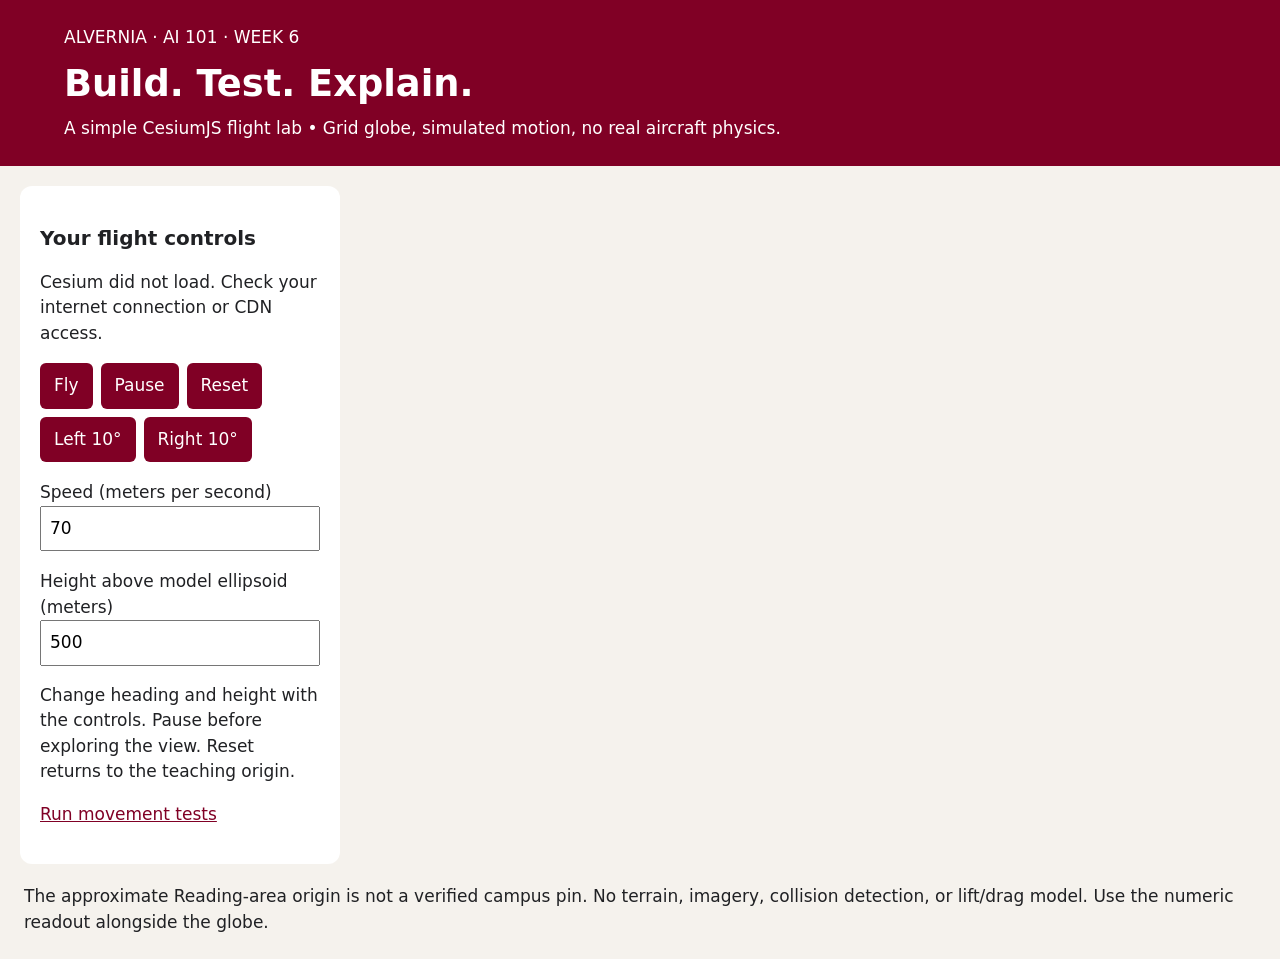
==== index.html @ a133fc0e "Add files via upload" ====
<!doctype html><html lang="en"><head><meta charset="utf-8"><meta name="viewport" content="width=device-width,initial-scale=1"><title>AI 101 • Flight Lab</title>
<link rel="stylesheet" href="https://cesium.com/downloads/cesiumjs/releases/1.145/Build/Cesium/Widgets/widgets.css"><link rel="stylesheet" href="style.css"></head><body>
<header><p>ALVERNIA · AI 101 · WEEK 6</p><h1>Build. Test. Explain.</h1><p>A simple CesiumJS flight lab • Grid globe, simulated motion, no real aircraft physics.</p></header>
<main><section aria-label="Flight controls"><h2>Your flight controls</h2><p id="message" role="status">Loading Cesium…</p>
<div class="buttons"><button id="fly">Fly</button><button id="pause">Pause</button><button id="reset">Reset</button><button id="left">Left 10°</button><button id="right">Right 10°</button></div>
<label for="speed">Speed (meters per second)</label><input id="speed" type="number" min="0" max="250" step="10" value="70">
<label for="height">Height above model ellipsoid (meters)</label><input id="height" type="number" min="50" max="5000" step="50" value="500">
<p id="readout"></p><p>Change heading and height with the controls. Pause before exploring the view. Reset returns to the teaching origin.</p><p><a href="tests.html">Run movement tests</a></p></section>
<div id="globe" aria-label="Interactive 3D globe showing a simulated moving marker"></div></main>
<footer>The approximate Reading-area origin is not a verified campus pin. No terrain, imagery, collision detection, or lift/drag model. Use the numeric readout alongside the globe.</footer>
<script src="https://cesium.com/downloads/cesiumjs/releases/1.145/Build/Cesium/Cesium.js"></script><script src="flight-core.js"></script><script src="app.js"></script></body></html>
---- style.css ----
*{box-sizing:border-box}body{margin:0;background:#f5f2ed;color:#202124;font:17px/1.5 system-ui,sans-serif}header{background:#800025;color:white;padding:20px 5%}header p{margin:5px 0}h1{margin:4px 0;font-size:2.3rem}h2{font-size:1.25rem}main{display:grid;grid-template-columns:320px 1fr;gap:16px;padding:20px}section{background:white;border-radius:12px;padding:20px}#globe{height:65vh;min-height:440px;border-radius:12px;overflow:hidden}.buttons{display:flex;flex-wrap:wrap;gap:8px}button{font:inherit;padding:10px 14px;background:#800025;color:white;border:0;border-radius:6px;cursor:pointer}button:focus-visible,input:focus-visible,a:focus-visible{outline:3px solid #b57b00;outline-offset:3px}label{display:block;margin-top:18px}input{font:inherit;padding:8px;width:100%}#readout{font-variant-numeric:tabular-nums}a{color:#800025}footer{padding:0 24px 24px}@media(max-width:800px){main{grid-template-columns:1fr}#globe{height:55vh}}
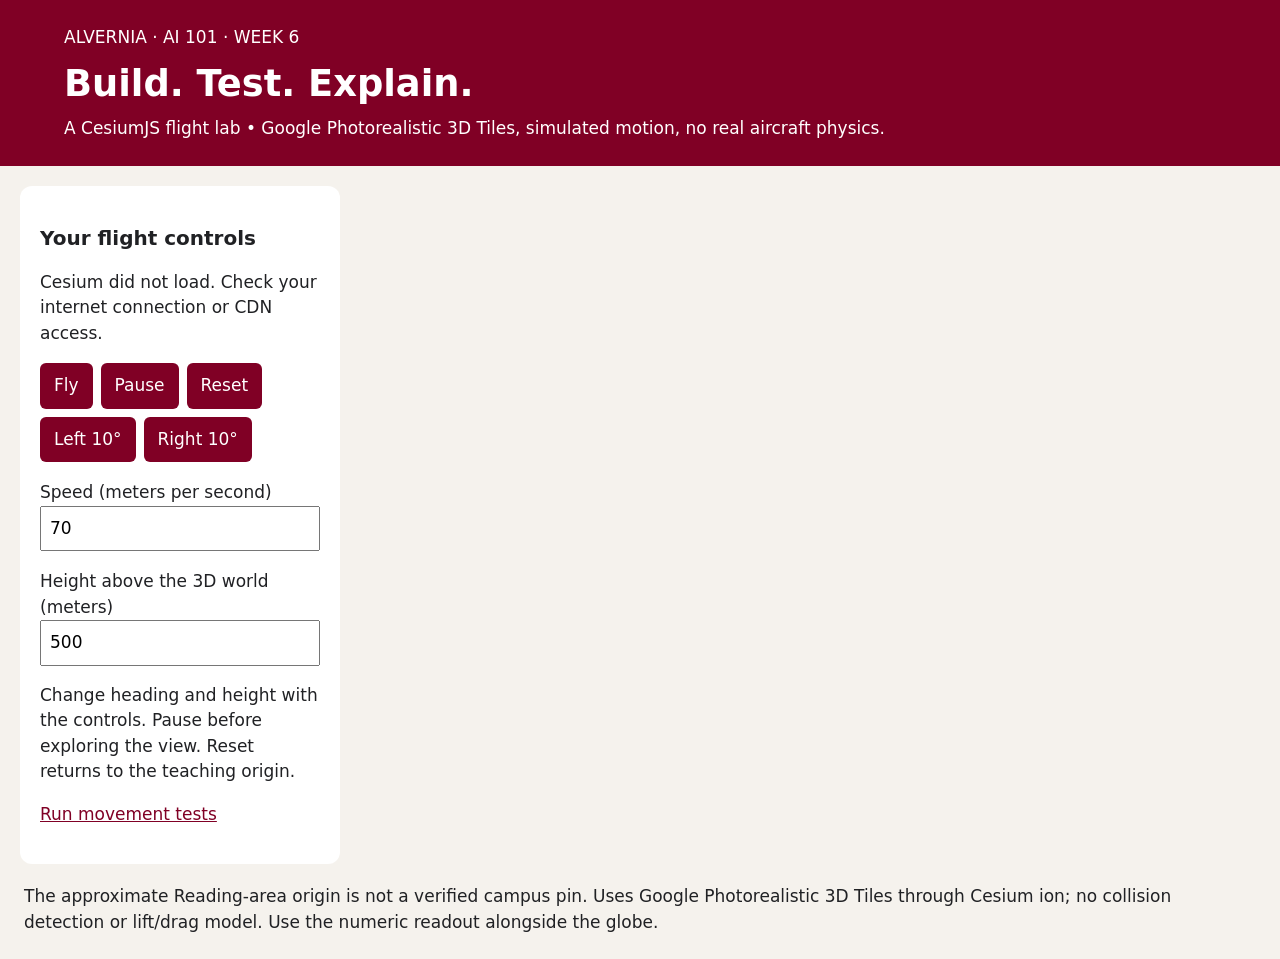
==== commit 038e96d4: "Update index.html" ====
--- a/index.html
+++ b/index.html
@@ -1,11 +1,11 @@
 <!doctype html><html lang="en"><head><meta charset="utf-8"><meta name="viewport" content="width=device-width,initial-scale=1"><title>AI 101 • Flight Lab</title>
 <link rel="stylesheet" href="https://cesium.com/downloads/cesiumjs/releases/1.145/Build/Cesium/Widgets/widgets.css"><link rel="stylesheet" href="style.css"></head><body>
-<header><p>ALVERNIA · AI 101 · WEEK 6</p><h1>Build. Test. Explain.</h1><p>A simple CesiumJS flight lab • Grid globe, simulated motion, no real aircraft physics.</p></header>
+<header><p>ALVERNIA · AI 101 · WEEK 6</p><h1>Build. Test. Explain.</h1><p>A CesiumJS flight lab • Google Photorealistic 3D Tiles, simulated motion, no real aircraft physics.</p></header>
 <main><section aria-label="Flight controls"><h2>Your flight controls</h2><p id="message" role="status">Loading Cesium…</p>
 <div class="buttons"><button id="fly">Fly</button><button id="pause">Pause</button><button id="reset">Reset</button><button id="left">Left 10°</button><button id="right">Right 10°</button></div>
 <label for="speed">Speed (meters per second)</label><input id="speed" type="number" min="0" max="250" step="10" value="70">
-<label for="height">Height above model ellipsoid (meters)</label><input id="height" type="number" min="50" max="5000" step="50" value="500">
+<label for="height">Height above the 3D world (meters)</label><input id="height" type="number" min="50" max="5000" step="50" value="500">
 <p id="readout"></p><p>Change heading and height with the controls. Pause before exploring the view. Reset returns to the teaching origin.</p><p><a href="tests.html">Run movement tests</a></p></section>
 <div id="globe" aria-label="Interactive 3D globe showing a simulated moving marker"></div></main>
-<footer>The approximate Reading-area origin is not a verified campus pin. No terrain, imagery, collision detection, or lift/drag model. Use the numeric readout alongside the globe.</footer>
-<script src="https://cesium.com/downloads/cesiumjs/releases/1.145/Build/Cesium/Cesium.js"></script><script src="flight-core.js"></script><script src="app.js"></script></body></html>+<footer>The approximate Reading-area origin is not a verified campus pin. Uses Google Photorealistic 3D Tiles through Cesium ion; no collision detection or lift/drag model. Use the numeric readout alongside the globe.</footer>
+<script src="https://cesium.com/downloads/cesiumjs/releases/1.145/Build/Cesium/Cesium.js"></script><script src="config.js"></script><script src="flight-core.js"></script><script src="app.js"></script></body></html>
